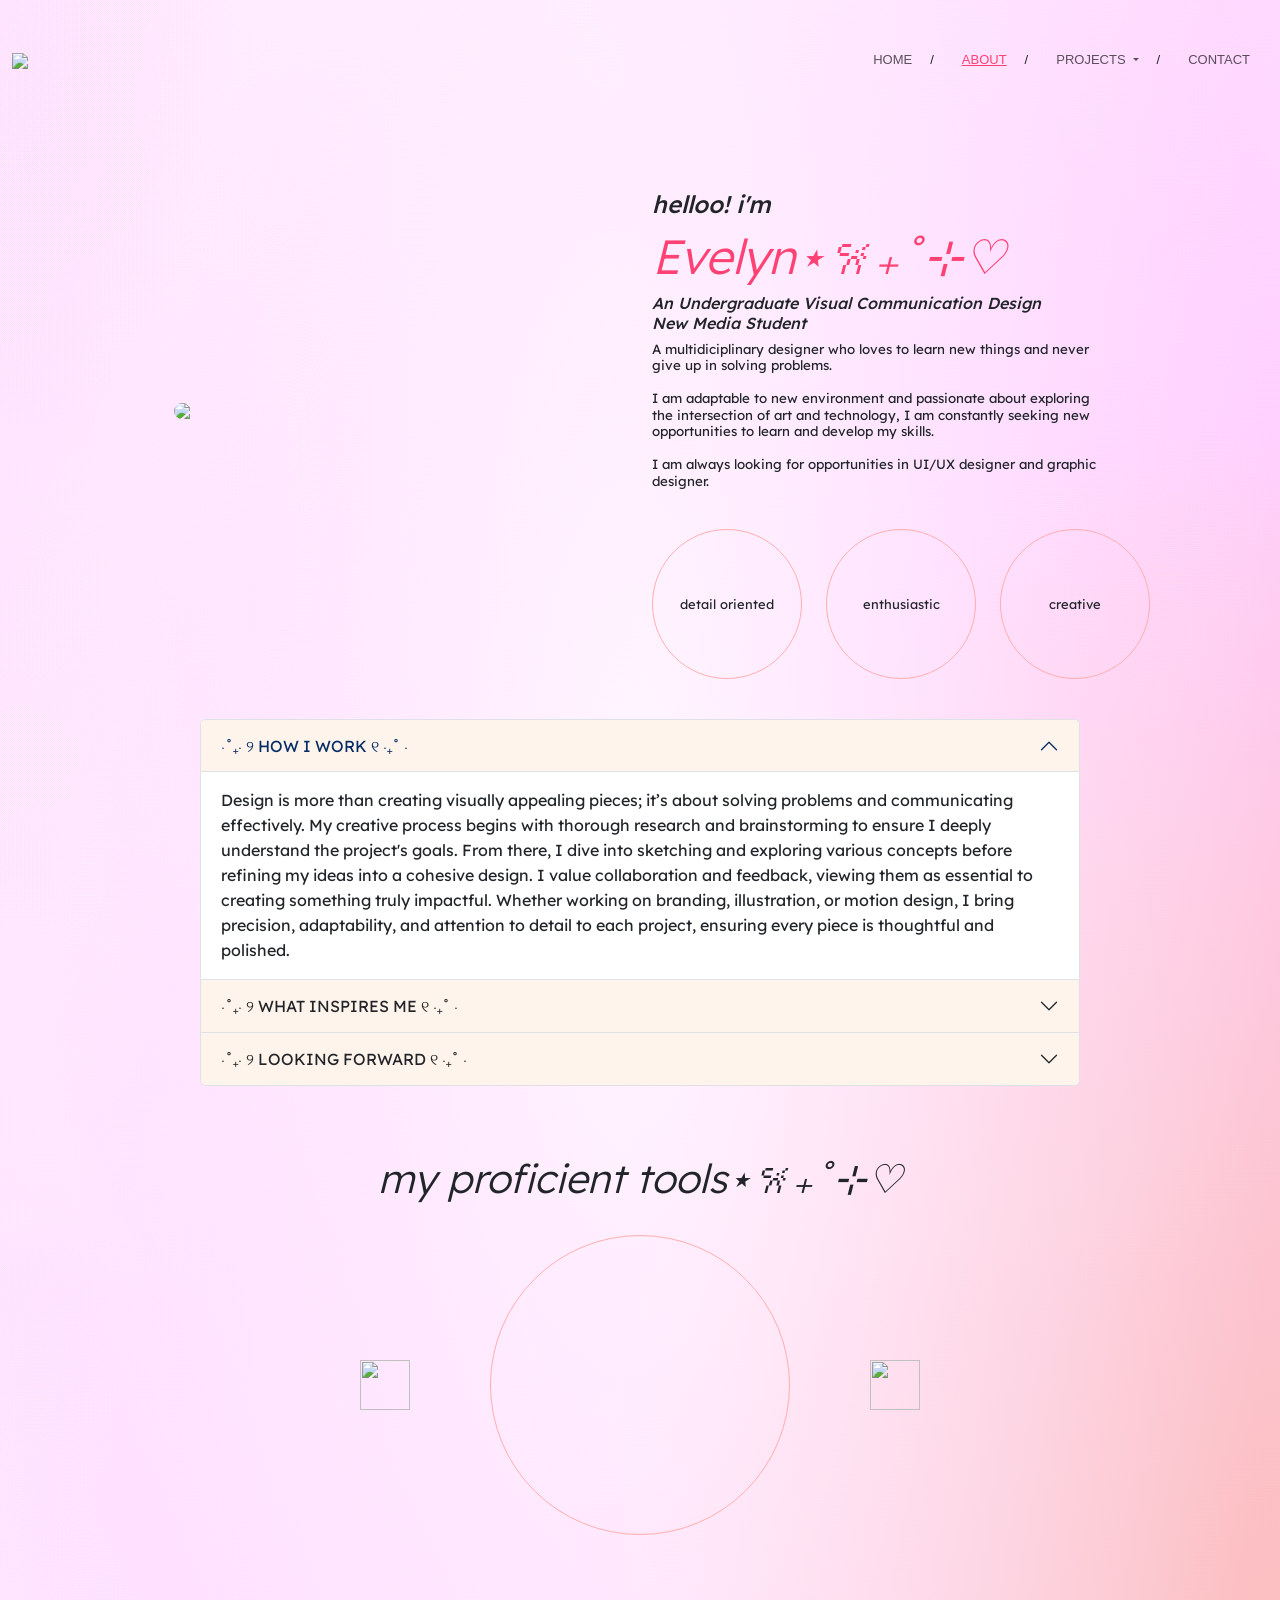
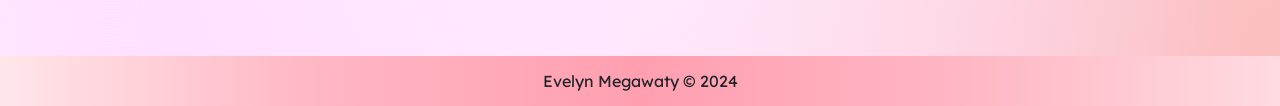
==== about.html @ 7ea2b7ed "Add files via upload" ====
<!DOCTYPE html>
<html>
    <head>
      <title>Evelyn's Portfolio</title>
      <link rel="icon" type="image/x-icon" href="favicon.ico">

      
        <link rel="stylesheet" text="text/css" href="CSS/styles.css">

        <meta charset="utf-8">
        <meta name="viewport" content="width=device-width, initial-scale=1">

        <link href="https://cdn.jsdelivr.net/npm/bootstrap@5.3.3/dist/css/bootstrap.min.css" rel="stylesheet" integrity="sha384-QWTKZyjpPEjISv5WaRU9OFeRpok6YctnYmDr5pNlyT2bRjXh0JMhjY6hW+ALEwIH" crossorigin="anonymous">
        <script src="https://cdn.jsdelivr.net/npm/bootstrap@5.3.3/dist/js/bootstrap.bundle.min.js" integrity="sha384-YvpcrYf0tY3lHB60NNkmXc5s9fDVZLESaAA55NDzOxhy9GkcIdslK1eN7N6jIeHz" crossorigin="anonymous"></script>
        <link rel="preconnect" href="https://fonts.googleapis.com">
        <link rel="preconnect" href="https://fonts.gstatic.com" crossorigin>
        <link href="https://fonts.googleapis.com/css2?family=Prompt:ital,wght@0,100;0,200;0,300;0,400;0,500;0,600;0,700;0,800;0,900;1,100;1,200;1,300;1,400;1,500;1,600;1,700;1,800;1,900&display=swap" rel="stylesheet">

        <link href="https://unpkg.com/aos@2.3.1/dist/aos.css" rel="stylesheet">

        <link rel="stylesheet" href="path/to/aos.css" />
        <script src="path/to/aos.js"></script>

        <link rel="preconnect" href="https://fonts.googleapis.com">
<link rel="preconnect" href="https://fonts.gstatic.com" crossorigin>
<link href="https://fonts.googleapis.com/css2?family=Lexend:wght@100..900&display=swap" rel="stylesheet">

        
    <body>
        <header id="mainHeader">
            <nav class="navbar navbar-expand-lg navbar-light" id="nav">
                <div class="container-fluid">
                  <a class="navbar-brand fs-2" href="#"><img src="imageasset/logo-01.png" width="=100" height="70"></a>
                  <button class="navbar-toggler" type="button" data-bs-toggle="collapse" data-bs-target="#navbarSupportedContent" aria-controls="navbarSupportedContent" aria-expanded="false" aria-label="Toggle navigation">
                    <span class="navbar-toggler-icon"></span>
                  </button>
                  <div class="collapse navbar-collapse" id="navbarSupportedContent">
                    <ul class="navbar-nav ms-auto mb-2 mb-lg-0">
                      <li class="nav-item">
                        <a class="nav-link" aria-current="page" href="/index.html">HOME</a>
                      </li>
                      <li class="nav-item active">
                        <a class="nav-link text-decoration-underline" href="/about.html">ABOUT</a>
                      </li>
                      <li class="nav-item dropdown">
                        <a class="nav-link dropdown-toggle" href="#" role="button" data-bs-toggle="dropdown" aria-expanded="false">
                          PROJECTS
                        </a>
                        <ul class="dropdown-menu">
                          <li><a class="dropdown-item" href="/motiongraphics.html">MOTION GRAPHICS</a></li>
                          <li><hr class="dropdown-divider"></li>
                          <li><a class="dropdown-item" href="/UI:UXDESIGN.html">UI/UX DESIGN</a></li>
                          <li><hr class="dropdown-divider"></li>
                          <li><a class="dropdown-item" href="/brandingidentity.html">BRANDING & IDENTITY</a></li>
                          <li><hr class="dropdown-divider"></li>
                          <li><a class="dropdown-item" href="/printdesign.html">PRINT DESIGN</a></li>
                        </ul>
                      <!-- <li class="nav-item">
                        <a class="nav-link" href="/project.html">PROJECT</a>
                      </li> -->
                      <!-- <li class="nav-item dropdown">
                        <a class="nav-link dropdown-toggle" href="#" role="button" data-bs-toggle="dropdown" aria-expanded="false">
                          PROJECT
                        </a>
                        <ul class="dropdown-menu">
                          <li><a class="dropdown-item" href="#">BRANDING</a></li>
                          <li><hr class="dropdown-divider"></li>
                          <li><a class="dropdown-item" href="#">MOTION GRAPHICS</a></li>
                          <li><hr class="dropdown-divider"></li>
                          <li><a class="dropdown-item" href="#">UI/UX</a></li>
                        </ul> -->
                        <li class="nav-item">
                            <a class="nav-link" href="/contact.html">CONTACT</a>
                          </li>
                    </ul>
                  </div>
                </div>
              </nav>
        </header>


        <section class="about" id="about">
          <div data-aos="fade-up"
          data-aos-anchor-placement="top-bottom" class="container-about">
              <div class="text-center">
                  <h1></h1>
              </div>
              <div class="konten-about">
                  <div class="row">
                    <div data-aos="zoom-in-down" class="col-12 col-lg-6 text-end w-full d-flex align-items-center justify-content-center pb-5">
                      <img src="imageasset/eve1.jpg" class="rounded-pill w-full" style="width: 100%; max-width: 400px;">
                    </div>
                      <div class="col-12 col-lg-6 d-flex flex-column justify-content-center text-start">
                        <h1 class="fs-4 align-self-center align-self-lg-start hellohi"><i>helloo! i'm</i></h1>
                        <h1 class="display-5 align-self-center align-self-lg-start hellohi haloh"><i>Evelyn⋆𐙚₊˚⊹♡</i></h1>
                        <h1 class="fs-6 align-self-center align-self-lg-start hellohi" style="max-width: 400px;"><i>An Undergraduate Visual Communication Design New Media Student</i></h1>

                          <p class="lh-sm align-self-center align-self-lg-start description" style="max-width: 450px;">A multidiciplinary designer who loves to learn new things and never give up in solving problems.</p>
                          <p class="lh-sm align-self-center align-self-lg-start description" style="max-width: 450px;">I am adaptable to new environment and passionate about exploring the intersection of art and
                            technology, I am constantly seeking new opportunities to learn and develop my skills.</p>
                            <p class="lh-sm align-self-center align-self-lg-start description" style="max-width: 450px;">I am always looking for opportunities in UI/UX designer and graphic designer.</p>
                          

                            <div data-aos="fade-left" class="d-flex flex-column flex-lg-row align-items-center align-items-lg-start  gap-4 mt-4">
                              <div class="d-flex flex-column align-items-center justify-content-center aboutCircle rounded-circle gap-3 " style="width: 150px; height: 150px;"><img src="imageasset/elyn jump.png" alt="" width="50px">
                              <p class="bubble " style="max-width: 150px;">detail oriented</p></div>
                              <div class="d-flex flex-column align-items-center justify-content-center aboutCircle rounded-circle gap-3" style="width: 150px; height: 150px;"><img src="imageasset/bow.png" width="50px" alt="">
                              <p class="bubble" style="max-width: 150px;">enthusiastic</p></div>
                              <div class="d-flex flex-column align-items-center justify-content-center aboutCircle rounded-circle gap-3" style="width: 150px; height: 150px;"><img src="imageasset/sparks.png" width="50px" alt="">
                              <p class="bubble" class="text-center" style="max-width: 200px;">creative</p></div>
                            </div>


                      </div>

                      
                  </div>
              </div>
          </div>
        </section>

        <section class="accordion ">
          <div data-aos="fade-up" class="container-accordion">
            <div class="accordion" id="accordionExample">
              <div class="accordion-item">
                <h2 class="accordion-header">
                  <button class="accordion-button" type="button" data-bs-toggle="collapse" data-bs-target="#collapseOne" aria-expanded="true" aria-controls="collapseOne">
                    <span class="tulisanaccordion"> ⋅˚₊‧ ୨ HOW I WORK ୧ ‧₊˚ ⋅ </span> 
                  </button>
                </h2>
                <div id="collapseOne" class="accordion-collapse collapse show" data-bs-parent="#accordionExample">
                  <div class="accordion-body">
                    <span class="minion"> Design is more than creating visually appealing pieces; it’s about solving problems and communicating effectively. My creative process begins with thorough research and brainstorming to ensure I deeply understand the project's goals. From there, I dive into sketching and exploring various concepts before refining my ideas into a cohesive design. I value collaboration and feedback, viewing them as essential to creating something truly impactful. Whether working on branding, illustration, or motion design, I bring precision, adaptability, and attention to detail to each project, ensuring every piece is thoughtful and polished. </span> 
                  </div>
                </div>
              </div>
              <div class="accordion-item">
                <h2 class="accordion-header">
                  <button class="accordion-button collapsed" type="button" data-bs-toggle="collapse" data-bs-target="#collapseTwo" aria-expanded="false" aria-controls="collapseTwo">
                    <span class="tulisanaccordion"> ⋅˚₊‧ ୨ WHAT INSPIRES ME ୧ ‧₊˚ ⋅ </span> 
                  </button>
                </h2>
                <div id="collapseTwo" class="accordion-collapse collapse" data-bs-parent="#accordionExample">
                  <div class="accordion-body">
                    <span class="minion" >My creative world is inspired by the timeless appeal of Japanese retro artists, where simplicity meets an expressive, nostalgic aesthetic. Minimalism also guides my approach, valuing clean lines, balanced compositions, and understated elegance in every design. I’m drawn to coquette elements—soft colors, delicate details, and a whimsical sense of charm—that add a unique touch of personality to my work. These influences shape my style, blending retro vibes, simplicity, and a hint of playful sophistication that makes each piece feel distinctively my own.</span>
                  </div>
                </div>
              </div>
              <div class="accordion-item">
                <h2 class="accordion-header">
                  <button class="accordion-button collapsed" type="button" data-bs-toggle="collapse" data-bs-target="#collapseThree" aria-expanded="false" aria-controls="collapseThree">
                    <span class="tulisanaccordion"> ⋅˚₊‧ ୨ LOOKING FORWARD ୧ ‧₊˚ ⋅ </span> 
                  </button>
                </h2>
                <div id="collapseThree" class="accordion-collapse collapse" data-bs-parent="#accordionExample">
                  <div class="accordion-body">
                    <span class="minion"> I’m committed to expanding my expertise in both graphic design and UI/UX, with a strong focus on understanding user needs and behaviors. My goal is to create designs that not only look captivating but are also intuitive and accessible, putting the user experience at the forefront. I believe that every project is an opportunity to learn, and I’m dedicated to continuously upgrading my skills and exploring new design techniques. As I move forward, I’m excited to combine my knowledge in graphic design with UI/UX insights, creating engaging, user-centered experiences that make a lasting impact.</span>
                  </div>
                </div>
              </div>
            </div>
          </div>
        </section>

        <div class="py-5 d-flex flex-column align-items-center">
          <h4 class="display-6 align-self-center minion"><i>my proficient tools⋆𐙚₊˚⊹♡</i></h4>
          <div data-aos="zoom-in-up" class="carouselContainer mb-5">
            <div id="leftBtn"><img src="imageasset/backbutton.png" width="50px" height="50px" alt=""></div>
            <div id="rightBtn"><img src="imageasset/nextbutton.png" width="50px" height="50px" alt=""></div>
            <div class="d-flex gap-3 customCarousel">
              <div class="carouselItem active">
                <img src="imageasset/illustrator.png" alt="" width="200px" style="max-height: 200px;">
              </div>
              <div class="carouselItem">
                <img src="imageasset/photoshop.png" alt="" width="200px" style="max-height: 200px;">
              </div>
              <div class="carouselItem"><img src="imageasset/indesign.png" alt="" width="200px" style="max-height: 200px;"></div>
              <div class="carouselItem"><img src="imageasset/aftereffect.png" alt="" width="200px" style="max-height: 200px;"></div>
              <div class="carouselItem"><img src="imageasset/figma.png" alt="" width="200px" style="max-height: 200px;"></div>
              <div class="carouselItem"><img src="imageasset/procreate.png" alt="" width="200px" style="max-height: 200px;"></div>
            <div class="carouselItem"><img src="imageasset/canva.png" alt="" width="200px" style="max-height: 200px;"></div>
            </div>
            
            
          </div>
        </div>
        
        <footer class="d-flex justify-content-center align-items-center" style="height: 50px; background: linear-gradient(to right, #ffe6ea,#ffb6c3, #ff9fb0, #ffb6c3, #ffdbe1);">
          <p class="mb-0 kaki">Evelyn Megawaty © 2024</p>
      </footer>

        <script src="JS/main.js"></script>
        <script src="https://unpkg.com/aos@2.3.1/dist/aos.js"></script>
    </body>



    </head>


    <script>
      AOS.init({
        duration: 1500, // Animation duration in milliseconds
        // once: true,     // Animates only once when scrolling
      });
    </script>
    

</html>
---- CSS/styles.css ----
body{
    cursor: url("/imageasset/cursor.ico"), default;
    min-height: 100vh;
    background: radial-gradient(50% 123.47% at 50% 50%, #FCF3F4 0%, #FBBEBD 100%),
    linear-gradient(121.28deg, #FCF3F4 0%, #B0DFCD 100%),
    linear-gradient(360deg, #FADADF 0%, #FAEEE7 100%),
    radial-gradient(100% 164.72% at 100% 100%, #FCF3F4 0%, #B3EAC8 100%),
    radial-gradient(100% 148.07% at 0% 0%, #FAEEE7 0%, #FCF3F4 100%);
  background-blend-mode: screen, color-dodge, overlay, difference, normal;
}
a:hover,button:hover,#leftBtn:hover,#rightBtn:hover,.tulisanaccordion:hover,.accordion-button:hover,.imageContainer:hover,.ytp-cued-thumbnail-overlay,.ytp-cued-thumbnail-overlay-image:hover,.html5-video-player{
    cursor: url("/imageasset/click.ico"),default !important;
}
*{
    font-family: "Gantari", sans-serif;
}
.navbar-brand {
    font-family: "Prompt", serif;
}

.navbar-nav {
    font-family: "Gantari", sans-serif;
    font-optical-sizing: auto;
    font-weight: 300;
    font-style: normal;
    font-size: small;
    padding: 20px 70px;
}

.nav-item{
    padding: 0px 10px;
    display: flex;
    align-items: center;
}
.nav-item.active .nav-link{
    color:#ff4174;;
}

.test1 i{
    font-family: "Lexend", sans-serif;
    font-optical-sizing: auto;
    font-size: 45px;
}


.text-tengah {
    margin: 60px 0px;
}

.nav-item:not(:last-child)::after{
    padding-left: 10px;
    content: '/';
}
#nav{
    position: fixed;
    width: 100%;
    height: 120px;
    transition: all 0.3s;
    z-index: 999;
}
#nav.active{
    height: 80px;
    background-color: white;
    box-shadow: 0 4px 8px 0 rgba(0, 0, 0, 0.2), 0 6px 20px 0 rgba(0, 0, 0, 0.19);
}

#mainHeader{
    height: 120px;
}

@media only screen and (max-width:992px) {
    .nav-item:not(:last-child)::after{
        padding-left: 0px;
        content: '';
    }   
}
.container-fluid{
    height: 100%;
}
.rounded-circle {
    width: 500px;
    height: 500px;
    border-radius: 50%;
    object-fit: cover;
}
.aboutCircle{
    border: 1px solid rgb(255, 173, 173) !important;
}

.rounded-square1 {
    width: 300px;
    height: 300px;
    border-radius: 50%;
    object-fit: cover;
}

.container-about {
    padding:20px 120px;
}
.konten-about {
    margin-top:50px;
}

.container-about-me {
    padding: 20px 200px;
}
.konten-about-me {
    margin-top: 80px;
}

.creative2 {
    font-family: "Ballet", cursive;
    font-optical-sizing: auto;
    font-weight: 400;
    font-style: normal;
}

.indexCustomContainer{
    width: 100%;
    max-width: 410px;
}

.mainContainer h1{
    line-height: 50px;
}


/* RESUME BUTTON STYLE */

.button {
    position: relative;
    left: 700px;
}

.rounded-btn {
    border-radius: 90px !important;
    padding: 10px 20px !important;
    color: black; 
    border: 0.5px solid #ff647e; 
    background-color: transparent; 
    transition: background-color 0.3s ease, color 0.3s ease;
  }
  
  .rounded-btn:hover {
    background-color: #ff647e; 
    color: white; 
    /* border-color: #007bff;  */
  }
  
  
.description {
    font-size: 10pt;
    font-family: "Lexend", sans-serif;
  font-optical-sizing: auto;
}

.bubble {
    font-family: "Lexend", sans-serif;
  font-optical-sizing: auto;
    font-size: small;
    text-align: center;
}

.bodytext1 {
    font-size: small;
    font-family: "Gantari", sans-serif;
  font-optical-sizing: auto;
  font-weight: 200;
  font-style: italic;
}

.bodytext2 {
    font-size: small;
    font-family: "Gantari", sans-serif;
  font-optical-sizing: auto;
  font-weight: 200;
  font-style: italic;
}




/* PAGE PROJECT */

  
  input[type=radio] {
    display: none;
  }
  
  .cardP {
    position: absolute;
    left: 0;
    right: 0;
    margin: auto;
    transition: transform .4s ease;
    cursor: pointer;
    width: 300px;
    height: 300px;
  }
  .cardP img{
    border-radius: 50%;
  }
  
  .containerP {
    width: 100%;
    max-width: 800px;
    max-height: 600px;
    height: 100%;
    transform-style: preserve-3d;
    display: flex;
    justify-content: center;
    flex-direction: column;
    align-items: center;
  }
  
  .cards {
    position: relative;
    width: 100%;
    height: 100%;
    margin-bottom: 20px;
  }
  
  .projectContainer img {
    width: 100%;
    height: 100%;
    border-radius: 50%;
    object-fit: cover;
  }
  
  #item-1:checked ~ .cards #song-3, #item-2:checked ~ .cards #song-1, #item-3:checked ~ .cards #song-2 {
    transform: translatex(-100%) scale(.5);
    opacity: .4;
    z-index: 0;
  }
  
  #item-1:checked ~ .cards #song-2, #item-2:checked ~ .cards #song-3, #item-3:checked ~ .cards #song-1 {
    transform: translatex(100%) scale(.5);
    opacity: .4;
    z-index: 0;
  }
  
  #item-1:checked ~ .cards #song-1, #item-2:checked ~ .cards #song-2, #item-3:checked ~ .cards #song-3 {
    transform: translatex(0) scale(1);
    opacity: 1;
    z-index: 1;
  }


  
/* PROJECT PAGE */

#slider {
    margin: 0 auto;
    width: 800px;
    max-width: 100%;
    text-align: center;
 }
 #slider input[type=radio] {
    display: none;
 }
 #slider label {
    cursor:pointer;
    text-decoration: none;
 }
 #slides {
    padding: 10px;
    border: 3px solid #ccc;
    background: #fff;
    position: relative;
    z-index: 1;
 }
 #overflow {
    width: 100%;
    overflow: hidden;
 }
 #slide1:checked ~ #slides .inner {
    margin-left: 0;
 }
 #slide2:checked ~ #slides .inner {
    margin-left: -100%;
 }
 #slide3:checked ~ #slides .inner {
    margin-left: -200%;
 }
 #slide4:checked ~ #slides .inner {
    margin-left: -300%;
 }
 #slides .inner {
    transition: margin-left 800ms cubic-bezier(0.770, 0.000, 0.175, 1.000);
    width: 400%;
    line-height: 0;
    height: 300px;
 }
 #slides .slide {
    width: 25%;
    float:left;
    display: flex;
    justify-content: center;
    align-items: center;
    height: 100%;
    color: #fff;
 }
 #slides .slide_1 {
    background: #00171F;
 }
 #slides .slide_2 {
    background: #003459;
 }
 #slides .slide_3 {
    background: #007EA7;
 }
 #slides .slide_4 {
    background: #00A8E8;
 }
 #controls {
    margin: -180px 0 0 0;
    width: 100%;
    height: 50px;
    z-index: 3;
    position: relative;
 }
 #controls label {
    transition: opacity 0.2s ease-out;
    display: none;
    width: 50px;
    height: 50px;
    opacity: .4;
 }
 #controls label:hover {
    opacity: 1;
 }
 #slide1:checked ~ #controls label:nth-child(2),
 #slide2:checked ~ #controls label:nth-child(3),
 #slide3:checked ~ #controls label:nth-child(4),
 #slide4:checked ~ #controls label:nth-child(1) {
    background: url(https://image.flaticon.com/icons/svg/130/130884.svg) no-repeat;
    float:right;
    margin: 0 -50px 0 0;
    display: block;
 }
 #slide1:checked ~ #controls label:nth-last-child(2),
 #slide2:checked ~ #controls label:nth-last-child(3),
 #slide3:checked ~ #controls label:nth-last-child(4),
 #slide4:checked ~ #controls label:nth-last-child(1) {
    background: url(https://image.flaticon.com/icons/svg/130/130882.svg) no-repeat;
    float:left;
    margin: 0 0 0 -50px;
    display: block;
 }
 #bullets {
    margin: 150px 0 0;
    text-align: center;
 }
 #bullets label {
    display: inline-block;
    width: 10px;
    height: 10px;
    border-radius:100%;
    background: #ccc;
    margin: 0 10px;
 }
 #slide1:checked ~ #bullets label:nth-child(1),
 #slide2:checked ~ #bullets label:nth-child(2),
 #slide3:checked ~ #bullets label:nth-child(3),
 #slide4:checked ~ #bullets label:nth-child(4) {
    background: #444;
 }
 @media screen and (max-width: 900px) {
    #slide1:checked ~ #controls label:nth-child(2),
    #slide2:checked ~ #controls label:nth-child(3),
    #slide3:checked ~ #controls label:nth-child(4),
    #slide4:checked ~ #controls label:nth-child(1),
    #slide1:checked ~ #controls label:nth-last-child(2),
    #slide2:checked ~ #controls label:nth-last-child(3),
    #slide3:checked ~ #controls label:nth-last-child(4),
    #slide4:checked ~ #controls label:nth-last-child(1) {
       margin: 0;
    }
    #slides {
       max-width: calc(100% - 140px);
       margin: 0 auto;
    }
 }

 /* UI/UX PAGE */

 .uiux {
    padding-top: 50px;
}

.container-uiux {
    padding:20px 100px;
}

.video-uiux {
    padding-top: 30px;
    
    
}
.dropdown-menu.show{
    background-color: #ffe6f8 !important;
}
.dropdown-item{
    font-size: 12px !important;
}

.dropdown-item:hover{
    background-color: transparent !important;
}

/* ABOUT PAGE */

.container-accordion {
    padding:20px 200px;
}
.konten-accordion {
    margin-top:50px;
}

.accordion-button{
    background-color: rgb(255, 244, 235) !important;
}

.accordion-body {
    background-color: transparent !important;
}

.carouselContainer{
    position: relative;
    width: 350px;
    height: 350px;
}
.customCarousel{
    position: absolute;
    overflow: hidden;
    top: 50%;
    left: 50%;
    transform: translate(-50%,-50%);
    width: 400px;
    height: 400px;
}

.carouselItem{
    position: absolute;
    min-width: 300px;
    width: 300px;
    height: 300px;
    top: 50%;
    left: 1000px;
    display: flex;
    justify-content: center;
    align-items: center;
    border-radius: 50%;
    border: 1px solid rgb(255, 173, 173);

}
#leftBtn,#rightBtn{
    cursor: pointer;
    user-select: none;
    position: absolute;
    padding: 10px;
    transform: translate(-50%,-50%);    
}
#leftBtn{
    top: 50%;
    left: -80px;
}
#rightBtn{
    top: 50%;
    right: -150px;
}
.carouselItem.active{
    left: 50%;
    transform: translate(-50%,-50%);    

}
.imageContainer{
    cursor: pointer;
    user-select: none;
    border: 0.5px solid black;
    border-radius: 30px;
    overflow: hidden;
    transition: all 0.3s;
}
.imageContainer:hover{
    transform: scale(1.01);
    box-shadow: 0 6px 10px 0 rgba(0, 0, 0, 0.2), 0 6px 20px 0 rgba(0, 0, 0, 0.19);
}
.printContainer{
    gap: 20px;
}
.printContainer img{
    width: 100%;
    /* max-width: 100px; */
}
.singleChild img{
    width: 100%;
}

.doubleChild{
    gap: 20px;
}
.modal-content{
    border-radius: 30px !important;
    background: radial-gradient(50% 123.47% at 50% 50%, #FCF3F4 0%, #FBBEBD 100%),
    linear-gradient(121.28deg, #FCF3F4 0%, #B0DFCD 100%),
    linear-gradient(360deg, #FADADF 0%, #FAEEE7 100%),
    radial-gradient(100% 164.72% at 100% 100%, #FCF3F4 0%, #B3EAC8 100%),
    radial-gradient(100% 148.07% at 0% 0%, #FAEEE7 0%, #FCF3F4 100%);
  background-blend-mode: screen, color-dodge, overlay, difference, normal;
}
.navbar-nav {
    padding-right: 0px !important;
}
.nav-item{
    justify-content: end !important;
}

.aboutCircle {
    transition: transform 0.3s ease, box-shadow 0.3s ease, background-color 0.3s ease; /* Smooth transition */
}

.aboutCircle:hover {
    transform: scale(1.10);
    background-color: rgb(255, 250, 253);
    box-shadow: 0 4px 8px rgba(0, 0, 0, 0.15), 0 4px 16px rgba(0, 0, 0, 0.12); /* More subtle shadow */
}

.creative {
    font-size: 90px;
    color: #ff4174;
    font-family: "Imperial Script", cursive;
  font-weight: 400;
  font-style: normal;
}

.work {
    font-size: 60px;
    color: #ff4174;
    font-family: "Imperial Script", cursive;
  font-weight: 400;
  font-style: normal;
}

.huma {
    font-family: "Lexend", sans-serif;
  font-optical-sizing: auto;
  
}

.hellohi i{
    font-family: "Lexend", sans-serif;
  font-optical-sizing: auto;
}

.haloh {
    color: #ff4174;
}

.tulisanaccordion {
    font-family: "Lexend", sans-serif;
    font-optical-sizing: auto;
}

.minion {
    font-family: "Lexend", sans-serif;
    font-optical-sizing: auto;
}

.minion i {
    font-family: "Lexend", sans-serif;
    font-optical-sizing: auto;
}

.kaki {
    font-family: "Lexend", sans-serif;
    font-optical-sizing: auto;
}

.kaki i {
    font-family: "Lexend", sans-serif;
    font-optical-sizing: auto;
}

.nomor i {
   
    font-family: "Lexend", sans-serif;
    font-optical-sizing: auto;
}

.judul1 i {
    color: #ff4174;
    font-family: "Lexend", sans-serif;
    font-optical-sizing: auto;
}

.judulpop {
    color: #ff4174;
    font-family: "Lexend", sans-serif;
    font-optical-sizing: auto;
}

.email {
    text-decoration: underline;
    color: #ff4174;
    font-family: "Lexend", sans-serif;
    font-optical-sizing: auto;
}
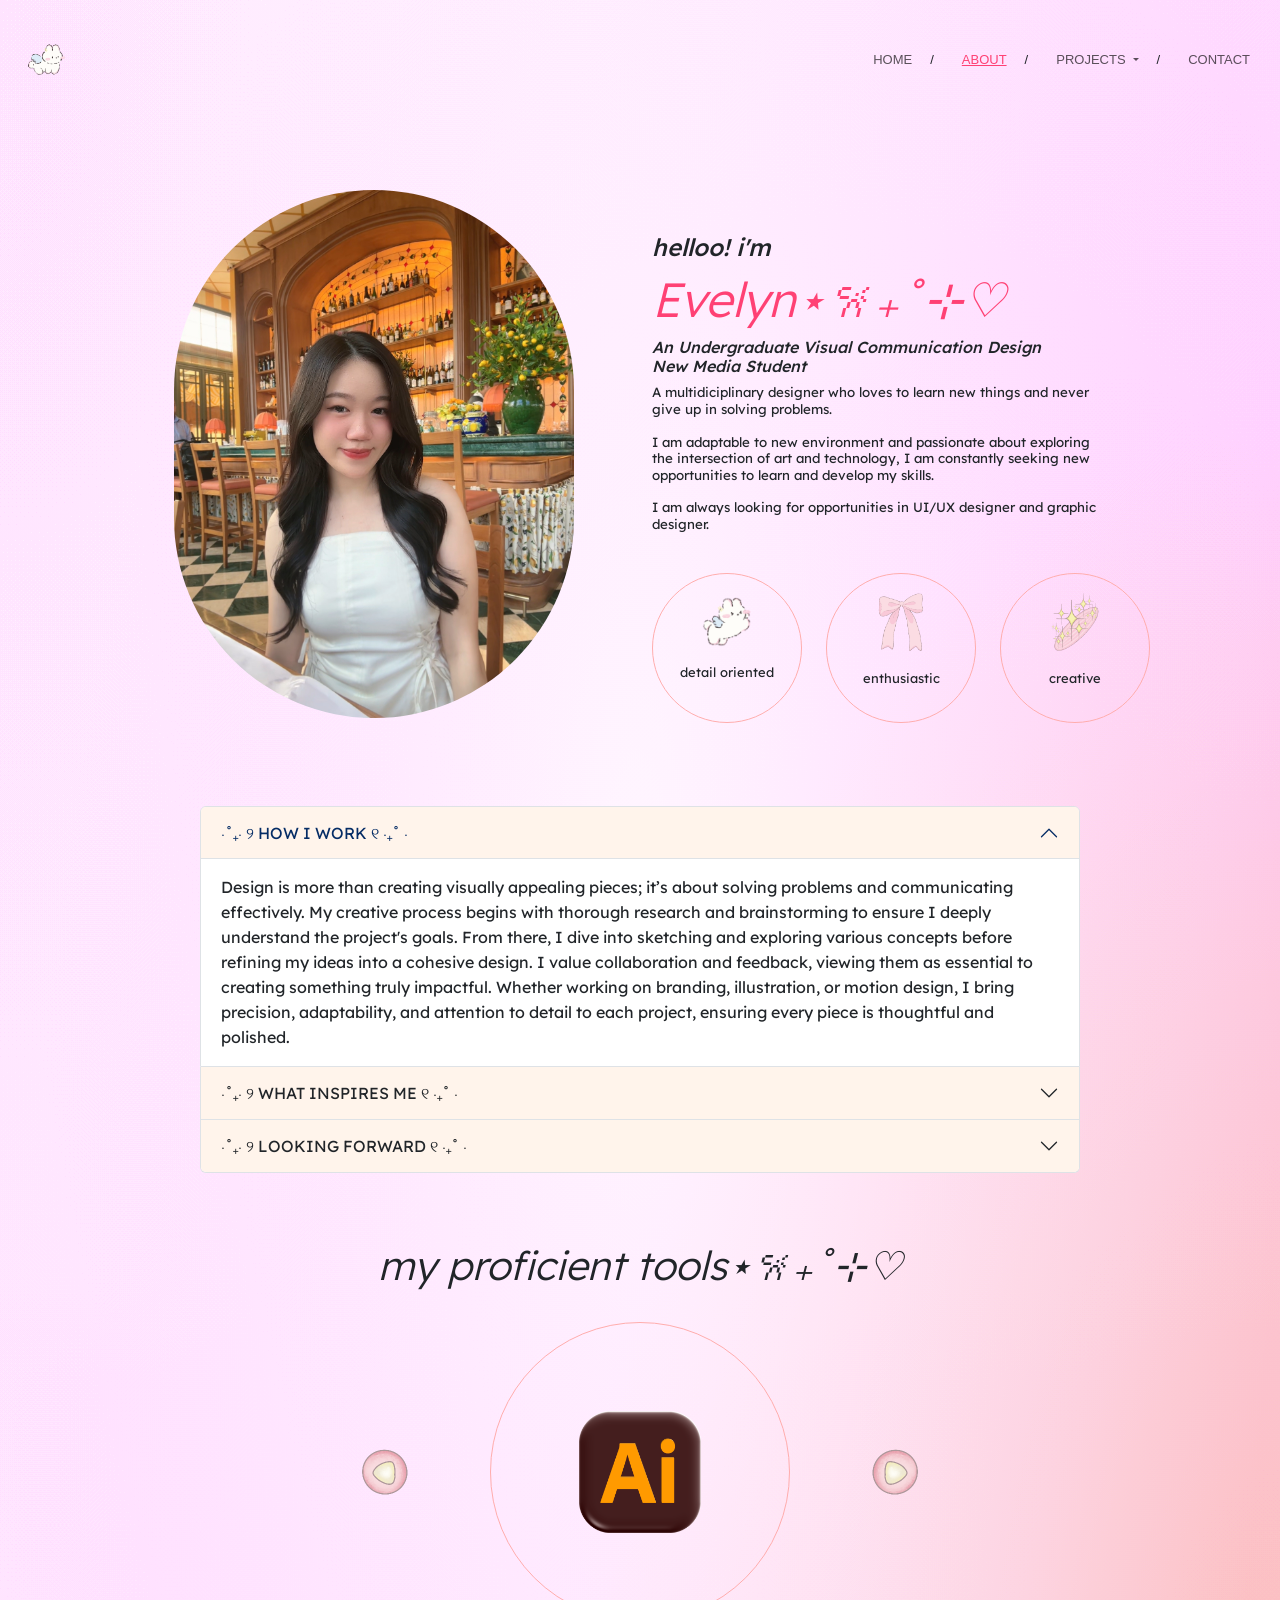
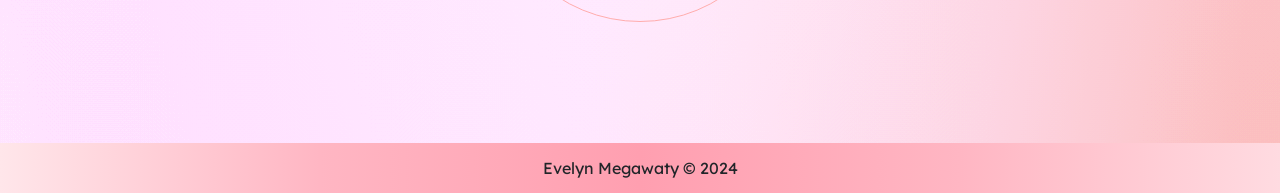
==== commit fd03f79b: "Fix broken asset links and add local CSS, JS, image, and AOS files - Remove broken path/to/aos and n" ====
--- a/about.html
+++ b/about.html
@@ -16,10 +16,8 @@
         <link rel="preconnect" href="https://fonts.gstatic.com" crossorigin>
         <link href="https://fonts.googleapis.com/css2?family=Prompt:ital,wght@0,100;0,200;0,300;0,400;0,500;0,600;0,700;0,800;0,900;1,100;1,200;1,300;1,400;1,500;1,600;1,700;1,800;1,900&display=swap" rel="stylesheet">
 
-        <link href="https://unpkg.com/aos@2.3.1/dist/aos.css" rel="stylesheet">
-
-        <link rel="stylesheet" href="path/to/aos.css" />
-        <script src="path/to/aos.js"></script>
+        <link href="aos-master/dist/aos.css" rel="stylesheet">
+
 
         <link rel="preconnect" href="https://fonts.googleapis.com">
 <link rel="preconnect" href="https://fonts.gstatic.com" crossorigin>
@@ -37,23 +35,23 @@
                   <div class="collapse navbar-collapse" id="navbarSupportedContent">
                     <ul class="navbar-nav ms-auto mb-2 mb-lg-0">
                       <li class="nav-item">
-                        <a class="nav-link" aria-current="page" href="/index.html">HOME</a>
+                        <a class="nav-link" aria-current="page" href="index.html">HOME</a>
                       </li>
                       <li class="nav-item active">
-                        <a class="nav-link text-decoration-underline" href="/about.html">ABOUT</a>
+                        <a class="nav-link text-decoration-underline" href="about.html">ABOUT</a>
                       </li>
                       <li class="nav-item dropdown">
                         <a class="nav-link dropdown-toggle" href="#" role="button" data-bs-toggle="dropdown" aria-expanded="false">
                           PROJECTS
                         </a>
                         <ul class="dropdown-menu">
-                          <li><a class="dropdown-item" href="/motiongraphics.html">MOTION GRAPHICS</a></li>
-                          <li><hr class="dropdown-divider"></li>
-                          <li><a class="dropdown-item" href="/UI:UXDESIGN.html">UI/UX DESIGN</a></li>
-                          <li><hr class="dropdown-divider"></li>
-                          <li><a class="dropdown-item" href="/brandingidentity.html">BRANDING & IDENTITY</a></li>
-                          <li><hr class="dropdown-divider"></li>
-                          <li><a class="dropdown-item" href="/printdesign.html">PRINT DESIGN</a></li>
+                          <li><a class="dropdown-item" href="motiongraphics.html">MOTION GRAPHICS</a></li>
+                          <li><hr class="dropdown-divider"></li>
+                          <li><a class="dropdown-item" href="UI_UXDESIGN.html">UI/UX DESIGN</a></li>
+                          <li><hr class="dropdown-divider"></li>
+                          <li><a class="dropdown-item" href="brandingidentity.html">BRANDING & IDENTITY</a></li>
+                          <li><hr class="dropdown-divider"></li>
+                          <li><a class="dropdown-item" href="printdesign.html">PRINT DESIGN</a></li>
                         </ul>
                       <!-- <li class="nav-item">
                         <a class="nav-link" href="/project.html">PROJECT</a>
@@ -70,7 +68,7 @@
                           <li><a class="dropdown-item" href="#">UI/UX</a></li>
                         </ul> -->
                         <li class="nav-item">
-                            <a class="nav-link" href="/contact.html">CONTACT</a>
+                            <a class="nav-link" href="contact.html">CONTACT</a>
                           </li>
                     </ul>
                   </div>
@@ -190,7 +188,7 @@
       </footer>
 
         <script src="JS/main.js"></script>
-        <script src="https://unpkg.com/aos@2.3.1/dist/aos.js"></script>
+        <script src="aos-master/dist/aos.js"></script>
     </body>
 
 
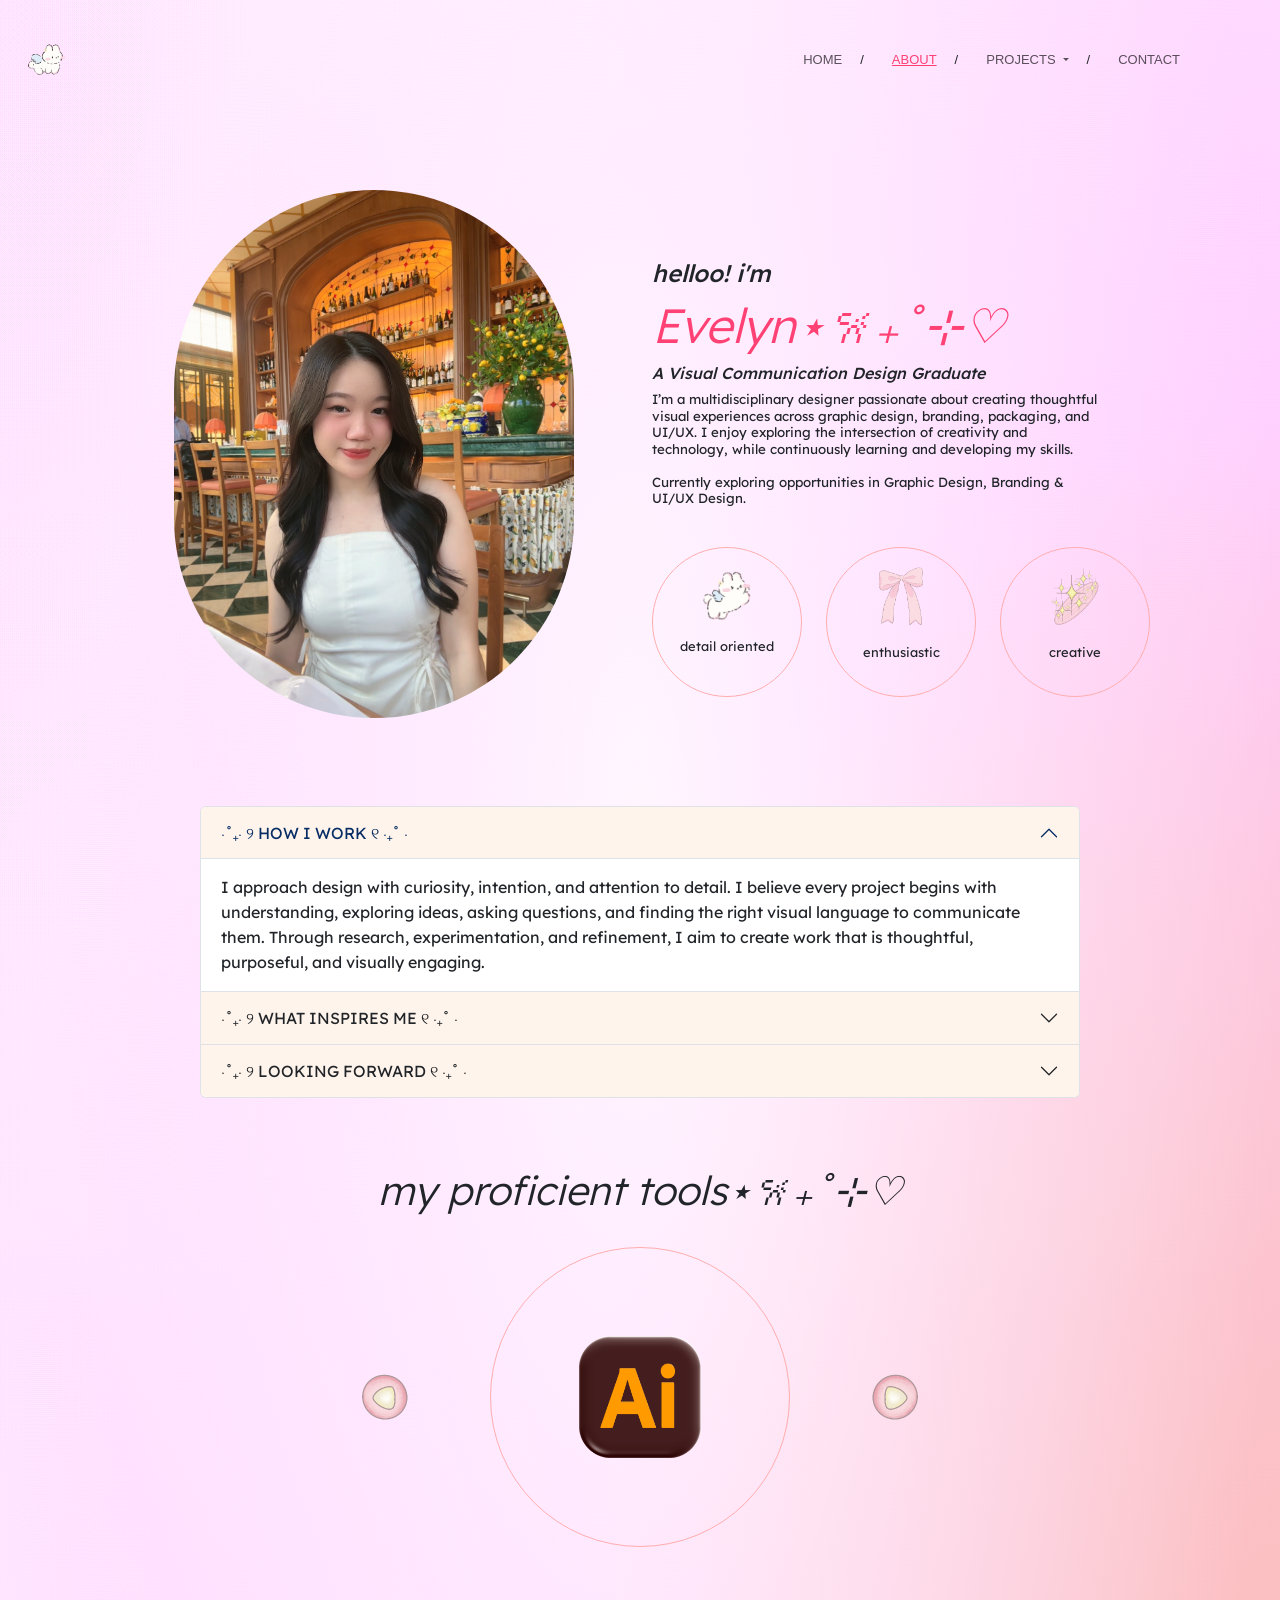
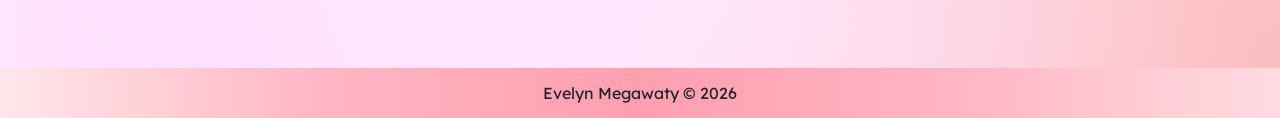
==== commit 93d0dcf8: "Initial commit" ====
--- a/about.html
+++ b/about.html
@@ -91,12 +91,10 @@
                       <div class="col-12 col-lg-6 d-flex flex-column justify-content-center text-start">
                         <h1 class="fs-4 align-self-center align-self-lg-start hellohi"><i>helloo! i'm</i></h1>
                         <h1 class="display-5 align-self-center align-self-lg-start hellohi haloh"><i>Evelyn⋆𐙚₊˚⊹♡</i></h1>
-                        <h1 class="fs-6 align-self-center align-self-lg-start hellohi" style="max-width: 400px;"><i>An Undergraduate Visual Communication Design New Media Student</i></h1>
-
-                          <p class="lh-sm align-self-center align-self-lg-start description" style="max-width: 450px;">A multidiciplinary designer who loves to learn new things and never give up in solving problems.</p>
-                          <p class="lh-sm align-self-center align-self-lg-start description" style="max-width: 450px;">I am adaptable to new environment and passionate about exploring the intersection of art and
-                            technology, I am constantly seeking new opportunities to learn and develop my skills.</p>
-                            <p class="lh-sm align-self-center align-self-lg-start description" style="max-width: 450px;">I am always looking for opportunities in UI/UX designer and graphic designer.</p>
+                        <h1 class="fs-6 align-self-center align-self-lg-start hellohi" style="max-width: 400px;"><i>A Visual Communication Design Graduate</i></h1>
+
+                          <p class="lh-sm align-self-center align-self-lg-start description" style="max-width: 450px;">I’m a multidisciplinary designer passionate about creating thoughtful visual experiences across graphic design, branding, packaging, and UI/UX. I enjoy exploring the intersection of creativity and technology, while continuously learning and developing my skills.</p>
+                          <p class="lh-sm align-self-center align-self-lg-start description" style="max-width: 450px;">Currently exploring opportunities in Graphic Design, Branding & UI/UX Design.</p>
                           
 
                             <div data-aos="fade-left" class="d-flex flex-column flex-lg-row align-items-center align-items-lg-start  gap-4 mt-4">
@@ -128,7 +126,7 @@
                 </h2>
                 <div id="collapseOne" class="accordion-collapse collapse show" data-bs-parent="#accordionExample">
                   <div class="accordion-body">
-                    <span class="minion"> Design is more than creating visually appealing pieces; it’s about solving problems and communicating effectively. My creative process begins with thorough research and brainstorming to ensure I deeply understand the project's goals. From there, I dive into sketching and exploring various concepts before refining my ideas into a cohesive design. I value collaboration and feedback, viewing them as essential to creating something truly impactful. Whether working on branding, illustration, or motion design, I bring precision, adaptability, and attention to detail to each project, ensuring every piece is thoughtful and polished. </span> 
+                    <span class="minion"> I approach design with curiosity, intention, and attention to detail. I believe every project begins with understanding, exploring ideas, asking questions, and finding the right visual language to communicate them. Through research, experimentation, and refinement, I aim to create work that is thoughtful, purposeful, and visually engaging. </span> 
                   </div>
                 </div>
               </div>
@@ -140,7 +138,7 @@
                 </h2>
                 <div id="collapseTwo" class="accordion-collapse collapse" data-bs-parent="#accordionExample">
                   <div class="accordion-body">
-                    <span class="minion" >My creative world is inspired by the timeless appeal of Japanese retro artists, where simplicity meets an expressive, nostalgic aesthetic. Minimalism also guides my approach, valuing clean lines, balanced compositions, and understated elegance in every design. I’m drawn to coquette elements—soft colors, delicate details, and a whimsical sense of charm—that add a unique touch of personality to my work. These influences shape my style, blending retro vibes, simplicity, and a hint of playful sophistication that makes each piece feel distinctively my own.</span>
+                    <span class="minion" >I find inspiration in art, culture, fashion, everyday life, and the details that often go unnoticed. I enjoy exploring different perspectives and discovering how ideas, stories, and visual elements can come together to create something meaningful.</span>
                   </div>
                 </div>
               </div>
@@ -152,7 +150,7 @@
                 </h2>
                 <div id="collapseThree" class="accordion-collapse collapse" data-bs-parent="#accordionExample">
                   <div class="accordion-body">
-                    <span class="minion"> I’m committed to expanding my expertise in both graphic design and UI/UX, with a strong focus on understanding user needs and behaviors. My goal is to create designs that not only look captivating but are also intuitive and accessible, putting the user experience at the forefront. I believe that every project is an opportunity to learn, and I’m dedicated to continuously upgrading my skills and exploring new design techniques. As I move forward, I’m excited to combine my knowledge in graphic design with UI/UX insights, creating engaging, user-centered experiences that make a lasting impact.</span>
+                    <span class="minion">I’m always looking for new things to learn, ideas to explore, and opportunities to grow through design. I hope to continue creating work that challenges me, connects with others, and brings ideas to life in thoughtful and meaningful ways.</span>
                   </div>
                 </div>
               </div>
@@ -184,7 +182,7 @@
         </div>
         
         <footer class="d-flex justify-content-center align-items-center" style="height: 50px; background: linear-gradient(to right, #ffe6ea,#ffb6c3, #ff9fb0, #ffb6c3, #ffdbe1);">
-          <p class="mb-0 kaki">Evelyn Megawaty © 2024</p>
+          <p class="mb-0 kaki">Evelyn Megawaty © 2026</p>
       </footer>
 
         <script src="JS/main.js"></script>
--- a/CSS/styles.css
+++ b/CSS/styles.css
@@ -1,19 +1,79 @@
-body{
+
+/* =========================================================
+   GLOBAL
+   ========================================================= */
+
+html {
+    overflow-x: hidden;
+}
+
+body {
     cursor: url("/imageasset/cursor.ico"), default;
     min-height: 100vh;
-    background: radial-gradient(50% 123.47% at 50% 50%, #FCF3F4 0%, #FBBEBD 100%),
-    linear-gradient(121.28deg, #FCF3F4 0%, #B0DFCD 100%),
-    linear-gradient(360deg, #FADADF 0%, #FAEEE7 100%),
-    radial-gradient(100% 164.72% at 100% 100%, #FCF3F4 0%, #B3EAC8 100%),
-    radial-gradient(100% 148.07% at 0% 0%, #FAEEE7 0%, #FCF3F4 100%);
-  background-blend-mode: screen, color-dodge, overlay, difference, normal;
-}
-a:hover,button:hover,#leftBtn:hover,#rightBtn:hover,.tulisanaccordion:hover,.accordion-button:hover,.imageContainer:hover,.ytp-cued-thumbnail-overlay,.ytp-cued-thumbnail-overlay-image:hover,.html5-video-player{
-    cursor: url("/imageasset/click.ico"),default !important;
-}
-*{
+    overflow-x: hidden;
+
+    background:
+        radial-gradient(
+            50% 123.47% at 50% 50%,
+            #FCF3F4 0%,
+            #FBBEBD 100%
+        ),
+        linear-gradient(
+            121.28deg,
+            #FCF3F4 0%,
+            #B0DFCD 100%
+        ),
+        linear-gradient(
+            360deg,
+            #FADADF 0%,
+            #FAEEE7 100%
+        ),
+        radial-gradient(
+            100% 164.72% at 100% 100%,
+            #FCF3F4 0%,
+            #B3EAC8 100%
+        ),
+        radial-gradient(
+            100% 148.07% at 0% 0%,
+            #FAEEE7 0%,
+            #FCF3F4 100%
+        );
+
+    background-blend-mode:
+        screen,
+        color-dodge,
+        overlay,
+        difference,
+        normal;
+}
+
+
+/* =========================================================
+   CURSOR
+   ========================================================= */
+
+a:hover,
+button:hover,
+#leftBtn:hover,
+#rightBtn:hover,
+.tulisanaccordion:hover,
+.accordion-button:hover,
+.imageContainer:hover,
+.ytp-cued-thumbnail-overlay,
+.ytp-cued-thumbnail-overlay-image:hover,
+.html5-video-player {
+    cursor: url("/imageasset/click.ico"), default !important;
+}
+
+
+/* =========================================================
+   GLOBAL FONT
+   ========================================================= */
+
+* {
     font-family: "Gantari", sans-serif;
 }
+
 .navbar-brand {
     font-family: "Prompt", serif;
 }
@@ -27,64 +87,104 @@
     padding: 20px 70px;
 }
 
-.nav-item{
-    padding: 0px 10px;
+.nav-item {
+    padding: 0 10px;
     display: flex;
     align-items: center;
-}
-.nav-item.active .nav-link{
-    color:#ff4174;;
-}
-
-.test1 i{
-    font-family: "Lexend", sans-serif;
-    font-optical-sizing: auto;
-    font-size: 45px;
-}
-
-
-.text-tengah {
-    margin: 60px 0px;
-}
-
-.nav-item:not(:last-child)::after{
+    justify-content: end !important;
+}
+
+.nav-item.active .nav-link {
+    color: #ff4174;
+}
+
+.nav-item:not(:last-child)::after {
     padding-left: 10px;
-    content: '/';
-}
-#nav{
+    content: "/";
+}
+
+.container-fluid {
+    height: 100%;
+}
+
+
+/* =========================================================
+   NAVBAR
+   ========================================================= */
+
+#nav {
     position: fixed;
     width: 100%;
     height: 120px;
     transition: all 0.3s;
     z-index: 999;
 }
-#nav.active{
+
+#nav.active {
     height: 80px;
     background-color: white;
-    box-shadow: 0 4px 8px 0 rgba(0, 0, 0, 0.2), 0 6px 20px 0 rgba(0, 0, 0, 0.19);
-}
-
-#mainHeader{
+
+    box-shadow:
+        0 4px 8px 0 rgba(0, 0, 0, 0.2),
+        0 6px 20px 0 rgba(0, 0, 0, 0.19);
+}
+
+#mainHeader {
     height: 120px;
 }
 
-@media only screen and (max-width:992px) {
-    .nav-item:not(:last-child)::after{
-        padding-left: 0px;
-        content: '';
-    }   
-}
-.container-fluid{
-    height: 100%;
-}
+
+/* =========================================================
+   HOME / HERO
+   ========================================================= */
+
+.text-tengah {
+    margin: 60px 0;
+}
+
+.mainContainer h1 {
+    line-height: 50px;
+}
+
+.indexCustomContainer {
+    width: 100%;
+    max-width: 410px;
+}
+
+.test1 i {
+    font-family: "Lexend", sans-serif;
+    font-optical-sizing: auto;
+    font-size: 45px;
+}
+
+
+/* =========================================================
+   ABOUT / IMAGES
+   ========================================================= */
+
 .rounded-circle {
     width: 500px;
     height: 500px;
     border-radius: 50%;
     object-fit: cover;
 }
-.aboutCircle{
+
+.aboutCircle {
     border: 1px solid rgb(255, 173, 173) !important;
+
+    transition:
+        transform 0.3s ease,
+        box-shadow 0.3s ease,
+        background-color 0.3s ease;
+}
+
+.aboutCircle:hover {
+    transform: scale(1.10);
+    background-color: rgb(255, 250, 253);
+
+    box-shadow:
+        0 4px 8px rgba(0, 0, 0, 0.15),
+        0 4px 16px rgba(0, 0, 0, 0.12);
 }
 
 .rounded-square1 {
@@ -95,18 +195,25 @@
 }
 
 .container-about {
-    padding:20px 120px;
-}
+    padding: 20px 120px;
+}
+
 .konten-about {
-    margin-top:50px;
+    margin-top: 50px;
 }
 
 .container-about-me {
     padding: 20px 200px;
 }
+
 .konten-about-me {
     margin-top: 80px;
 }
+
+
+/* =========================================================
+   TYPOGRAPHY
+   ========================================================= */
 
 .creative2 {
     font-family: "Ballet", cursive;
@@ -115,17 +222,91 @@
     font-style: normal;
 }
 
-.indexCustomContainer{
-    width: 100%;
-    max-width: 410px;
-}
-
-.mainContainer h1{
-    line-height: 50px;
-}
-
-
-/* RESUME BUTTON STYLE */
+.creative {
+    font-size: 90px;
+    color: #ff4174;
+    font-family: "Imperial Script", cursive;
+    font-weight: 400;
+    font-style: normal;
+}
+
+.work {
+    font-size: 60px;
+    color: #ff4174;
+    font-family: "Imperial Script", cursive;
+    font-weight: 400;
+    font-style: normal;
+}
+
+.description {
+    font-size: 10pt;
+    font-family: "Lexend", sans-serif;
+    font-optical-sizing: auto;
+}
+
+.bubble {
+    font-family: "Lexend", sans-serif;
+    font-optical-sizing: auto;
+    font-size: small;
+    text-align: center;
+}
+
+.bodytext1,
+.bodytext2 {
+    font-size: small;
+    font-family: "Gantari", sans-serif;
+    font-optical-sizing: auto;
+    font-weight: 200;
+    font-style: italic;
+}
+
+.huma {
+    font-family: "Lexend", sans-serif;
+    font-optical-sizing: auto;
+}
+
+.hellohi i {
+    font-family: "Lexend", sans-serif;
+    font-optical-sizing: auto;
+}
+
+.haloh {
+    color: #ff4174;
+}
+
+.tulisanaccordion,
+.minion,
+.minion i,
+.kaki,
+.kaki i,
+.nomor i {
+    font-family: "Lexend", sans-serif;
+    font-optical-sizing: auto;
+}
+
+.judul1 i {
+    color: #ff4174;
+    font-family: "Lexend", sans-serif;
+    font-optical-sizing: auto;
+}
+
+.judulpop {
+    color: #ff4174;
+    font-family: "Lexend", sans-serif;
+    font-optical-sizing: auto;
+}
+
+.email {
+    text-decoration: underline;
+    color: #ff4174;
+    font-family: "Lexend", sans-serif;
+    font-optical-sizing: auto;
+}
+
+
+/* =========================================================
+   RESUME BUTTON
+   ========================================================= */
 
 .button {
     position: relative;
@@ -135,289 +316,332 @@
 .rounded-btn {
     border-radius: 90px !important;
     padding: 10px 20px !important;
-    color: black; 
-    border: 0.5px solid #ff647e; 
-    background-color: transparent; 
-    transition: background-color 0.3s ease, color 0.3s ease;
-  }
-  
-  .rounded-btn:hover {
-    background-color: #ff647e; 
-    color: white; 
-    /* border-color: #007bff;  */
-  }
-  
-  
-.description {
-    font-size: 10pt;
-    font-family: "Lexend", sans-serif;
-  font-optical-sizing: auto;
-}
-
-.bubble {
-    font-family: "Lexend", sans-serif;
-  font-optical-sizing: auto;
-    font-size: small;
-    text-align: center;
-}
-
-.bodytext1 {
-    font-size: small;
-    font-family: "Gantari", sans-serif;
-  font-optical-sizing: auto;
-  font-weight: 200;
-  font-style: italic;
-}
-
-.bodytext2 {
-    font-size: small;
-    font-family: "Gantari", sans-serif;
-  font-optical-sizing: auto;
-  font-weight: 200;
-  font-style: italic;
-}
-
-
-
-
-/* PAGE PROJECT */
-
-  
-  input[type=radio] {
+
+    color: black;
+    border: 0.5px solid #ff647e;
+    background-color: transparent;
+
+    transition:
+        background-color 0.3s ease,
+        color 0.3s ease;
+}
+
+.rounded-btn:hover {
+    background-color: #ff647e;
+    color: white;
+}
+
+
+/* =========================================================
+   PROJECT PAGE — CARD
+   ========================================================= */
+
+input[type=radio] {
     display: none;
-  }
-  
-  .cardP {
+}
+
+.cardP {
     position: absolute;
     left: 0;
     right: 0;
     margin: auto;
-    transition: transform .4s ease;
+
+    transition: transform 0.4s ease;
+
     cursor: pointer;
+
     width: 300px;
     height: 300px;
-  }
-  .cardP img{
+}
+
+.cardP img {
     border-radius: 50%;
-  }
-  
-  .containerP {
+}
+
+.containerP {
     width: 100%;
     max-width: 800px;
     max-height: 600px;
     height: 100%;
+
     transform-style: preserve-3d;
+
     display: flex;
     justify-content: center;
     flex-direction: column;
     align-items: center;
-  }
-  
-  .cards {
+}
+
+.cards {
     position: relative;
     width: 100%;
     height: 100%;
     margin-bottom: 20px;
-  }
-  
-  .projectContainer img {
+}
+
+.projectContainer img {
     width: 100%;
     height: 100%;
     border-radius: 50%;
     object-fit: cover;
-  }
-  
-  #item-1:checked ~ .cards #song-3, #item-2:checked ~ .cards #song-1, #item-3:checked ~ .cards #song-2 {
-    transform: translatex(-100%) scale(.5);
-    opacity: .4;
+}
+
+
+/* ---------- Card Positions ---------- */
+
+#item-1:checked ~ .cards #song-3,
+#item-2:checked ~ .cards #song-1,
+#item-3:checked ~ .cards #song-2 {
+    transform: translateX(-100%) scale(0.5);
+    opacity: 0.4;
     z-index: 0;
-  }
-  
-  #item-1:checked ~ .cards #song-2, #item-2:checked ~ .cards #song-3, #item-3:checked ~ .cards #song-1 {
-    transform: translatex(100%) scale(.5);
-    opacity: .4;
+}
+
+#item-1:checked ~ .cards #song-2,
+#item-2:checked ~ .cards #song-3,
+#item-3:checked ~ .cards #song-1 {
+    transform: translateX(100%) scale(0.5);
+    opacity: 0.4;
     z-index: 0;
-  }
-  
-  #item-1:checked ~ .cards #song-1, #item-2:checked ~ .cards #song-2, #item-3:checked ~ .cards #song-3 {
-    transform: translatex(0) scale(1);
+}
+
+#item-1:checked ~ .cards #song-1,
+#item-2:checked ~ .cards #song-2,
+#item-3:checked ~ .cards #song-3 {
+    transform: translateX(0) scale(1);
     opacity: 1;
     z-index: 1;
-  }
-
-
-  
-/* PROJECT PAGE */
+}
+
+
+/* =========================================================
+   PROJECT PAGE — SLIDER
+   ========================================================= */
 
 #slider {
     margin: 0 auto;
     width: 800px;
     max-width: 100%;
     text-align: center;
- }
- #slider input[type=radio] {
+}
+
+#slider input[type=radio] {
     display: none;
- }
- #slider label {
-    cursor:pointer;
+}
+
+#slider label {
+    cursor: pointer;
     text-decoration: none;
- }
- #slides {
+}
+
+#slides {
     padding: 10px;
     border: 3px solid #ccc;
     background: #fff;
     position: relative;
     z-index: 1;
- }
- #overflow {
+}
+
+#overflow {
     width: 100%;
     overflow: hidden;
- }
- #slide1:checked ~ #slides .inner {
+}
+
+#slide1:checked ~ #slides .inner {
     margin-left: 0;
- }
- #slide2:checked ~ #slides .inner {
+}
+
+#slide2:checked ~ #slides .inner {
     margin-left: -100%;
- }
- #slide3:checked ~ #slides .inner {
+}
+
+#slide3:checked ~ #slides .inner {
     margin-left: -200%;
- }
- #slide4:checked ~ #slides .inner {
+}
+
+#slide4:checked ~ #slides .inner {
     margin-left: -300%;
- }
- #slides .inner {
-    transition: margin-left 800ms cubic-bezier(0.770, 0.000, 0.175, 1.000);
+}
+
+#slides .inner {
+    transition:
+        margin-left 800ms cubic-bezier(
+            0.770,
+            0.000,
+            0.175,
+            1.000
+        );
+
     width: 400%;
     line-height: 0;
     height: 300px;
- }
- #slides .slide {
+}
+
+#slides .slide {
     width: 25%;
-    float:left;
+    float: left;
+
     display: flex;
     justify-content: center;
     align-items: center;
+
     height: 100%;
     color: #fff;
- }
- #slides .slide_1 {
+}
+
+#slides .slide_1 {
     background: #00171F;
- }
- #slides .slide_2 {
+}
+
+#slides .slide_2 {
     background: #003459;
- }
- #slides .slide_3 {
+}
+
+#slides .slide_3 {
     background: #007EA7;
- }
- #slides .slide_4 {
+}
+
+#slides .slide_4 {
     background: #00A8E8;
- }
- #controls {
+}
+
+
+/* ---------- Slider Controls ---------- */
+
+#controls {
     margin: -180px 0 0 0;
+
     width: 100%;
     height: 50px;
+
     z-index: 3;
     position: relative;
- }
- #controls label {
+}
+
+#controls label {
     transition: opacity 0.2s ease-out;
+
     display: none;
+
     width: 50px;
     height: 50px;
-    opacity: .4;
- }
- #controls label:hover {
+
+    opacity: 0.4;
+}
+
+#controls label:hover {
     opacity: 1;
- }
- #slide1:checked ~ #controls label:nth-child(2),
- #slide2:checked ~ #controls label:nth-child(3),
- #slide3:checked ~ #controls label:nth-child(4),
- #slide4:checked ~ #controls label:nth-child(1) {
-    background: url(https://image.flaticon.com/icons/svg/130/130884.svg) no-repeat;
-    float:right;
+}
+
+
+/* ---------- Next ---------- */
+
+#slide1:checked ~ #controls label:nth-child(2),
+#slide2:checked ~ #controls label:nth-child(3),
+#slide3:checked ~ #controls label:nth-child(4),
+#slide4:checked ~ #controls label:nth-child(1) {
+    background: url(
+        https://image.flaticon.com/icons/svg/130/130884.svg
+    ) no-repeat;
+
+    float: right;
     margin: 0 -50px 0 0;
+
     display: block;
- }
- #slide1:checked ~ #controls label:nth-last-child(2),
- #slide2:checked ~ #controls label:nth-last-child(3),
- #slide3:checked ~ #controls label:nth-last-child(4),
- #slide4:checked ~ #controls label:nth-last-child(1) {
-    background: url(https://image.flaticon.com/icons/svg/130/130882.svg) no-repeat;
-    float:left;
+}
+
+
+/* ---------- Previous ---------- */
+
+#slide1:checked ~ #controls label:nth-last-child(2),
+#slide2:checked ~ #controls label:nth-last-child(3),
+#slide3:checked ~ #controls label:nth-last-child(4),
+#slide4:checked ~ #controls label:nth-last-child(1) {
+    background: url(
+        https://image.flaticon.com/icons/svg/130/130882.svg
+    ) no-repeat;
+
+    float: left;
     margin: 0 0 0 -50px;
+
     display: block;
- }
- #bullets {
+}
+
+
+/* ---------- Bullets ---------- */
+
+#bullets {
     margin: 150px 0 0;
     text-align: center;
- }
- #bullets label {
+}
+
+#bullets label {
     display: inline-block;
+
     width: 10px;
     height: 10px;
-    border-radius:100%;
+
+    border-radius: 100%;
     background: #ccc;
+
     margin: 0 10px;
- }
- #slide1:checked ~ #bullets label:nth-child(1),
- #slide2:checked ~ #bullets label:nth-child(2),
- #slide3:checked ~ #bullets label:nth-child(3),
- #slide4:checked ~ #bullets label:nth-child(4) {
+}
+
+#slide1:checked ~ #bullets label:nth-child(1),
+#slide2:checked ~ #bullets label:nth-child(2),
+#slide3:checked ~ #bullets label:nth-child(3),
+#slide4:checked ~ #bullets label:nth-child(4) {
     background: #444;
- }
- @media screen and (max-width: 900px) {
-    #slide1:checked ~ #controls label:nth-child(2),
-    #slide2:checked ~ #controls label:nth-child(3),
-    #slide3:checked ~ #controls label:nth-child(4),
-    #slide4:checked ~ #controls label:nth-child(1),
-    #slide1:checked ~ #controls label:nth-last-child(2),
-    #slide2:checked ~ #controls label:nth-last-child(3),
-    #slide3:checked ~ #controls label:nth-last-child(4),
-    #slide4:checked ~ #controls label:nth-last-child(1) {
-       margin: 0;
-    }
-    #slides {
-       max-width: calc(100% - 140px);
-       margin: 0 auto;
-    }
- }
-
- /* UI/UX PAGE */
-
- .uiux {
+}
+
+
+/* =========================================================
+   UI/UX PAGE
+   ========================================================= */
+
+.uiux {
     padding-top: 50px;
 }
 
 .container-uiux {
-    padding:20px 100px;
+    padding: 20px 100px;
 }
 
 .video-uiux {
     padding-top: 30px;
-    
-    
-}
-.dropdown-menu.show{
+}
+
+
+/* =========================================================
+   DROPDOWN
+   ========================================================= */
+
+.dropdown-menu.show {
     background-color: #ffe6f8 !important;
 }
-.dropdown-item{
+
+.dropdown-item {
     font-size: 12px !important;
 }
 
-.dropdown-item:hover{
+.dropdown-item:hover {
     background-color: transparent !important;
 }
 
-/* ABOUT PAGE */
+
+/* =========================================================
+   ABOUT PAGE — ACCORDION
+   ========================================================= */
 
 .container-accordion {
-    padding:20px 200px;
-}
+    padding: 20px 200px;
+}
+
 .konten-accordion {
-    margin-top:50px;
-}
-
-.accordion-button{
+    margin-top: 50px;
+}
+
+.accordion-button {
     background-color: rgb(255, 244, 235) !important;
 }
 
@@ -425,184 +649,698 @@
     background-color: transparent !important;
 }
 
-.carouselContainer{
+
+/* =========================================================
+   CUSTOM CAROUSEL
+   ========================================================= */
+
+.carouselContainer {
     position: relative;
     width: 350px;
     height: 350px;
 }
-.customCarousel{
+
+.customCarousel {
     position: absolute;
+
     overflow: hidden;
+
     top: 50%;
     left: 50%;
-    transform: translate(-50%,-50%);
+
+    transform: translate(-50%, -50%);
+
     width: 400px;
     height: 400px;
 }
 
-.carouselItem{
+.carouselItem {
     position: absolute;
+
     min-width: 300px;
     width: 300px;
     height: 300px;
+
     top: 50%;
     left: 1000px;
+
     display: flex;
     justify-content: center;
     align-items: center;
+
     border-radius: 50%;
     border: 1px solid rgb(255, 173, 173);
-
-}
-#leftBtn,#rightBtn{
+}
+
+.carouselItem.active {
+    left: 50%;
+    transform: translate(-50%, -50%);
+}
+
+
+/* ---------- Carousel Buttons ---------- */
+
+#leftBtn,
+#rightBtn {
     cursor: pointer;
     user-select: none;
+
     position: absolute;
+
     padding: 10px;
-    transform: translate(-50%,-50%);    
-}
-#leftBtn{
+
+    transform: translate(-50%, -50%);
+}
+
+#leftBtn {
     top: 50%;
     left: -80px;
 }
-#rightBtn{
+
+#rightBtn {
     top: 50%;
     right: -150px;
 }
-.carouselItem.active{
-    left: 50%;
-    transform: translate(-50%,-50%);    
-
-}
-.imageContainer{
+
+
+/* =========================================================
+   IMAGE CONTAINER
+   ========================================================= */
+
+.imageContainer {
     cursor: pointer;
     user-select: none;
+
     border: 0.5px solid black;
     border-radius: 30px;
+
     overflow: hidden;
+
     transition: all 0.3s;
 }
-.imageContainer:hover{
+
+.imageContainer:hover {
     transform: scale(1.01);
-    box-shadow: 0 6px 10px 0 rgba(0, 0, 0, 0.2), 0 6px 20px 0 rgba(0, 0, 0, 0.19);
-}
-.printContainer{
+
+    box-shadow:
+        0 6px 10px 0 rgba(0, 0, 0, 0.2),
+        0 6px 20px 0 rgba(0, 0, 0, 0.19);
+}
+
+
+/* =========================================================
+   PRINT CONTAINER
+   ========================================================= */
+
+.printContainer {
     gap: 20px;
 }
-.printContainer img{
+
+.printContainer img {
     width: 100%;
-    /* max-width: 100px; */
-}
-.singleChild img{
+}
+
+.singleChild img {
     width: 100%;
 }
 
-.doubleChild{
+.doubleChild {
     gap: 20px;
 }
-.modal-content{
+
+
+/* =========================================================
+   MODAL
+   ========================================================= */
+
+.modal-content {
     border-radius: 30px !important;
-    background: radial-gradient(50% 123.47% at 50% 50%, #FCF3F4 0%, #FBBEBD 100%),
-    linear-gradient(121.28deg, #FCF3F4 0%, #B0DFCD 100%),
-    linear-gradient(360deg, #FADADF 0%, #FAEEE7 100%),
-    radial-gradient(100% 164.72% at 100% 100%, #FCF3F4 0%, #B3EAC8 100%),
-    radial-gradient(100% 148.07% at 0% 0%, #FAEEE7 0%, #FCF3F4 100%);
-  background-blend-mode: screen, color-dodge, overlay, difference, normal;
-}
-.navbar-nav {
-    padding-right: 0px !important;
-}
-.nav-item{
-    justify-content: end !important;
-}
-
-.aboutCircle {
-    transition: transform 0.3s ease, box-shadow 0.3s ease, background-color 0.3s ease; /* Smooth transition */
-}
-
-.aboutCircle:hover {
-    transform: scale(1.10);
-    background-color: rgb(255, 250, 253);
-    box-shadow: 0 4px 8px rgba(0, 0, 0, 0.15), 0 4px 16px rgba(0, 0, 0, 0.12); /* More subtle shadow */
-}
-
-.creative {
-    font-size: 90px;
-    color: #ff4174;
-    font-family: "Imperial Script", cursive;
-  font-weight: 400;
-  font-style: normal;
-}
-
-.work {
-    font-size: 60px;
-    color: #ff4174;
-    font-family: "Imperial Script", cursive;
-  font-weight: 400;
-  font-style: normal;
-}
-
-.huma {
-    font-family: "Lexend", sans-serif;
-  font-optical-sizing: auto;
-  
-}
-
-.hellohi i{
-    font-family: "Lexend", sans-serif;
-  font-optical-sizing: auto;
-}
-
-.haloh {
-    color: #ff4174;
-}
-
-.tulisanaccordion {
-    font-family: "Lexend", sans-serif;
-    font-optical-sizing: auto;
-}
-
-.minion {
-    font-family: "Lexend", sans-serif;
-    font-optical-sizing: auto;
-}
-
-.minion i {
-    font-family: "Lexend", sans-serif;
-    font-optical-sizing: auto;
-}
-
-.kaki {
-    font-family: "Lexend", sans-serif;
-    font-optical-sizing: auto;
-}
-
-.kaki i {
-    font-family: "Lexend", sans-serif;
-    font-optical-sizing: auto;
-}
-
-.nomor i {
-   
-    font-family: "Lexend", sans-serif;
-    font-optical-sizing: auto;
-}
-
-.judul1 i {
-    color: #ff4174;
-    font-family: "Lexend", sans-serif;
-    font-optical-sizing: auto;
-}
-
-.judulpop {
-    color: #ff4174;
-    font-family: "Lexend", sans-serif;
-    font-optical-sizing: auto;
-}
-
-.email {
-    text-decoration: underline;
-    color: #ff4174;
-    font-family: "Lexend", sans-serif;
-    font-optical-sizing: auto;
-}+
+    background:
+        radial-gradient(
+            50% 123.47% at 50% 50%,
+            #FCF3F4 0%,
+            #FBBEBD 100%
+        ),
+        linear-gradient(
+            121.28deg,
+            #FCF3F4 0%,
+            #B0DFCD 100%
+        ),
+        linear-gradient(
+            360deg,
+            #FADADF 0%,
+            #FAEEE7 100%
+        ),
+        radial-gradient(
+            100% 164.72% at 100% 100%,
+            #FCF3F4 0%,
+            #B3EAC8 100%
+        ),
+        radial-gradient(
+            100% 148.07% at 0% 0%,
+            #FAEEE7 0%,
+            #FCF3F4 100%
+        );
+
+    background-blend-mode:
+        screen,
+        color-dodge,
+        overlay,
+        difference,
+        normal;
+}
+
+
+/* =========================================================
+   TABLET / iPAD
+   577px – 992px
+   ========================================================= */
+
+@media screen and (min-width: 577px) and (max-width: 992px) {
+
+    /* NAVBAR */
+
+    #nav {
+        height: 100px;
+    }
+
+    #nav.active {
+        height: 75px;
+    }
+
+    #mainHeader {
+        height: 100px;
+    }
+
+    .navbar-nav {
+        padding: 15px 30px !important;
+    }
+
+    .nav-item {
+        padding: 0 5px;
+    }
+
+
+    /* CONTAINERS */
+
+    .container-about {
+        padding: 20px 50px;
+    }
+
+    .container-about-me {
+        padding: 20px 60px;
+    }
+
+    .container-accordion {
+        padding: 20px 60px;
+    }
+
+    .container-uiux {
+        padding: 20px 50px;
+    }
+
+
+    /* IMAGES */
+
+    .rounded-circle {
+        width: 380px;
+        height: 380px;
+    }
+
+    .rounded-square1 {
+        width: 250px;
+        height: 250px;
+    }
+
+
+    /* TYPOGRAPHY */
+
+    .creative {
+        font-size: 70px;
+    }
+
+    .work {
+        font-size: 50px;
+    }
+
+    .test1 i {
+        font-size: 38px;
+    }
+
+
+    /* RESUME BUTTON */
+
+    .button {
+        position: static;
+        left: auto;
+        margin-top: 20px;
+    }
+
+
+    /* ABOUT */
+
+    .konten-about {
+        margin-top: 40px;
+    }
+
+    .konten-about-me {
+        margin-top: 50px;
+    }
+
+
+    /* PROJECT CARD */
+
+    .containerP {
+        max-width: 650px;
+    }
+
+    .cardP {
+        width: 250px;
+        height: 250px;
+    }
+
+    .cards {
+        min-height: 350px;
+    }
+
+
+    /* PRINT */
+
+    .printContainer {
+        gap: 15px;
+    }
+
+    .doubleChild {
+        gap: 15px;
+    }
+
+
+    /* UI/UX */
+
+    .video-uiux {
+        padding-top: 20px;
+    }
+
+
+    /* CAROUSEL */
+
+    .carouselContainer {
+        width: 300px;
+        height: 300px;
+    }
+
+    .customCarousel {
+        width: 350px;
+        height: 350px;
+    }
+
+    .carouselItem {
+        min-width: 250px;
+        width: 250px;
+        height: 250px;
+    }
+
+    #leftBtn {
+        left: -50px;
+    }
+
+    #rightBtn {
+        right: -100px;
+    }
+}
+
+
+/* =========================================================
+   PHONE
+   576px KE BAWAH
+   ========================================================= */
+
+@media screen and (max-width: 576px) {
+
+    /* GLOBAL */
+
+    body {
+        font-size: 14px;
+    }
+
+
+    /* NAVBAR */
+
+    #nav {
+        height: 80px;
+    }
+
+    #nav.active {
+        height: 70px;
+    }
+
+    #mainHeader {
+        height: 80px;
+    }
+
+    .navbar {
+        padding: 10px 15px;
+    }
+
+    .navbar-brand {
+        font-size: 20px;
+    }
+
+    .navbar-nav {
+        padding: 10px 20px !important;
+        font-size: 12px;
+    }
+
+    .nav-item {
+        padding: 5px 0;
+        justify-content: flex-start !important;
+    }
+
+    .nav-item:not(:last-child)::after {
+        display: none;
+    }
+
+
+    /* CONTAINERS */
+
+    .container-about,
+    .container-about-me,
+    .container-accordion,
+    .container-uiux {
+        padding: 20px;
+    }
+
+
+    /* ABOUT */
+
+    .konten-about {
+        margin-top: 30px;
+    }
+
+    .konten-about-me {
+        margin-top: 40px;
+    }
+
+
+    /* CIRCLES */
+
+    .rounded-circle {
+        width: 280px;
+        height: 280px;
+        margin: 0 auto;
+    }
+
+    .rounded-square1 {
+        width: 200px;
+        height: 200px;
+        margin: 0 auto;
+    }
+
+
+    /* TYPOGRAPHY */
+
+    .creative {
+        font-size: 55px;
+        line-height: 1;
+    }
+
+    .work {
+        font-size: 42px;
+        line-height: 1;
+    }
+
+    .test1 i {
+        font-size: 30px;
+    }
+
+
+    /* TEXT */
+
+    .description {
+        font-size: 9pt;
+    }
+
+    .bubble,
+    .bodytext1,
+    .bodytext2 {
+        font-size: 12px;
+    }
+
+
+    /* RESUME BUTTON */
+
+    .button {
+        position: static;
+        left: auto;
+        margin-top: 20px;
+    }
+
+    .rounded-btn {
+        padding: 8px 16px !important;
+        font-size: 13px;
+    }
+
+
+    /* =====================================================
+       PROJECT CARDS
+       ===================================================== */
+
+    .containerP {
+        width: 100%;
+        max-width: 100%;
+        min-height: 400px;
+        max-height: none;
+    }
+
+    .cards {
+        height: 330px;
+        min-height: 330px;
+    }
+
+    .cardP {
+        width: 220px;
+        height: 220px;
+    }
+
+
+    /* =====================================================
+       PROJECT SLIDER
+       ===================================================== */
+
+    #slider {
+        width: 100%;
+        max-width: 100%;
+    }
+
+    #slides {
+        max-width: calc(100% - 40px);
+        padding: 5px;
+    }
+
+    #slides .inner {
+        height: 220px;
+    }
+
+    #controls {
+        margin-top: -140px;
+    }
+
+    #controls label {
+        width: 35px;
+        height: 35px;
+    }
+
+    #bullets {
+        margin-top: 110px;
+    }
+
+    #bullets label {
+        width: 8px;
+        height: 8px;
+        margin: 0 5px;
+    }
+
+
+    /* =====================================================
+       UI/UX
+       ===================================================== */
+
+    .uiux {
+        padding-top: 30px;
+    }
+
+    .video-uiux {
+        padding-top: 15px;
+    }
+
+
+    /* =====================================================
+       ACCORDION
+       ===================================================== */
+
+    .container-accordion {
+        padding: 20px;
+    }
+
+    .konten-accordion {
+        margin-top: 30px;
+    }
+
+    .tulisanaccordion {
+        font-size: 14px;
+    }
+
+
+    /* =====================================================
+       CUSTOM CAROUSEL
+       ===================================================== */
+
+    .carouselContainer {
+        width: 260px;
+        height: 260px;
+        margin: 0 auto;
+    }
+
+    .customCarousel {
+        width: 280px;
+        height: 280px;
+    }
+
+    .carouselItem {
+        min-width: 210px;
+        width: 210px;
+        height: 210px;
+    }
+
+    #leftBtn {
+        left: -30px;
+    }
+
+    #rightBtn {
+        right: -70px;
+    }
+
+
+    /* =====================================================
+       PRINT
+       ===================================================== */
+
+    .printContainer {
+        gap: 10px;
+    }
+
+    .doubleChild {
+        gap: 10px;
+    }
+
+    .imageContainer {
+        border-radius: 20px;
+    }
+
+
+    /* =====================================================
+       MODAL
+       ===================================================== */
+
+    .modal-content {
+        border-radius: 20px !important;
+        margin: 10px;
+    }
+
+
+    /* =====================================================
+       DROPDOWN
+       ===================================================== */
+
+    .dropdown-menu.show {
+        width: 100%;
+    }
+
+    .dropdown-item {
+        font-size: 12px !important;
+        padding: 8px 12px;
+    }
+}
+
+
+/* =========================================================
+   EXTRA SMALL PHONE
+   400px KE BAWAH
+   ========================================================= */
+
+@media screen and (max-width: 400px) {
+
+    .navbar-brand {
+        font-size: 18px;
+    }
+
+    .container-about,
+    .container-about-me,
+    .container-accordion,
+    .container-uiux {
+        padding: 15px;
+    }
+
+    .rounded-circle {
+        width: 230px;
+        height: 230px;
+    }
+
+    .rounded-square1 {
+        width: 170px;
+        height: 170px;
+    }
+
+    .creative {
+        font-size: 45px;
+    }
+
+    .work {
+        font-size: 36px;
+    }
+
+    .test1 i {
+        font-size: 26px;
+    }
+
+    .cardP {
+        width: 190px;
+        height: 190px;
+    }
+
+    .carouselItem {
+        width: 190px;
+        height: 190px;
+        min-width: 190px;
+    }
+}
+
+
+/* =========================================================
+   MOBILE NAVBAR FIX
+   Bootstrap navbar collapse
+   ========================================================= */
+
+@media screen and (max-width: 992px) {
+
+    .navbar-nav {
+        padding-right: 0 !important;
+    }
+
+    .nav-item {
+        justify-content: flex-start !important;
+    }
+
+    .navbar-collapse {
+        background-color: white;
+        padding: 15px 20px;
+        border-radius: 0 0 20px 20px;
+    }
+
+    .nav-item:not(:last-child)::after {
+        padding-left: 0;
+        content: "";
+    }
+}
+
